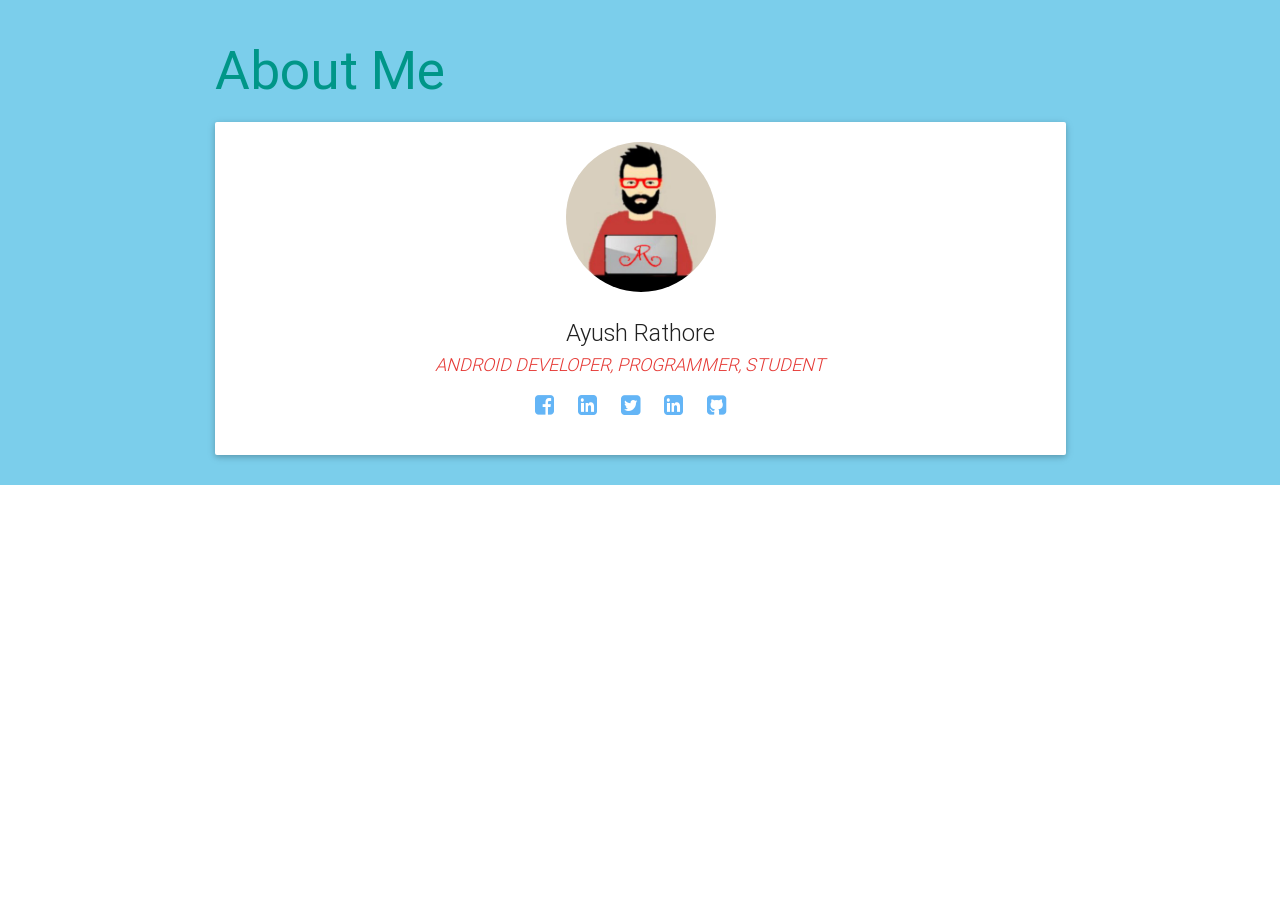
==== about.html @ 2eec55ee "Changes Signed-off-by: AyushR1 <ayushrathore12501@gmail.com>" ====
<!DOCTYPE html>
<html>
			<div style="background-color:#7bceeb;">
<head>
    <meta http-equiv="Content-Type" content="text/html; charset=UTF-8"/>
    <meta name="viewport" content="width=device-width, initial-scale=1, maximum-scale=1.0, user-scalable=no"/>
    <meta name="theme-color" content="#00796B">
    <title>Ayush Rathore</title>

    <!-- CSS  -->
    <link href="min/plugin-min.css" type="text/css" rel="stylesheet">
    <link href="min/custom-min.css" type="text/css" rel="stylesheet">
    <link rel="shortcut icon" href="img/favicon.bmp">
</head>
<body id="top" class="scrollspy">

<!-- Pre Loader -->
<div id="loader-wrapper">
    <div id="loader"></div>

    <div class="loader-section section-left"></div>
    <div class="loader-section section-right"></div>

</div>

<!--About me-->
<div class="section scrollspy" id="team">
    <div class="container">
        <centre><h2 class="header text_b"> About Me </h2></centre>
         <div class="col s12 m4 l4">
              <div class="card">
                <div class="card-avatar">
                    <div class="waves-effect waves-block waves-light">
                        <img class="activator" src="img/my.jpg">
                    </div>
                    <div class="card-content">
                        <span class="card-title activator grey-text text-darken-4">Ayush Rathore<br/>
                            <small><em><a class="red-text text-darken-1" href="#">Android Developer, Programmer, Student</a></em></small></span>
                        <p>
                            <a class="blue-text text-lighten-2" href="https://www.facebook.com/ayushr12">
                                <i class="fa fa-facebook-square"></i>
                            </a>
                            <a class="blue-text text-lighten-2" href="https://www.instagram.com/ayushr1_ig">
                                <i class="fa fa-linkedin-square"></i>
                            </a>
                            <a class="blue-text text-lighten-2" href="https://twitter.com/AyushR1_tw">
                                <i class="fa fa-twitter-square"></i>
                            </a>
                            <a class="blue-text text-lighten-2" href="https://www.linkedin.com/in/ayushr1/">
                                <i class="fa fa-linkedin-square"></i>
                            </a>
                            <a class="blue-text text-lighten-2" href="https://github.com/ayushr1">
                                <i class="fa fa-github-square"></i>
                            </a>
                        </p>
                   </div>
                </div>
            </div>
        </div>
    </div>
 </div>


<!--  Scripts-->
<script src="min/plugin-min.js"></script>
<script src="min/custom-min.js"></script>



</body>
</div>
</html>
---- min/custom-min.css ----
.default_color{background-color:#00796B !important}.default_color_text{color:#009688 !important}.icon-block{padding:0
15px}#intro,#myworks,#about{padding-top:4rem}#index-banner{min-height:632px;max-height:864px;position:relative;background-color:#009688}#nav_f{box-shadow:none !important;-webkit-box-shadow:none !important}.text_h{padding:15% 0;font-size:6.0em;font-weight:100;color:white}.brand-logo{position:absolute;color:#fff;display:inline-block;font-size:2.1rem;font-style:normal;font-weight:100;padding:0;letter-spacing:7px}.text_h2{font-weight:100;margin-bottom:4%;line-height:4.5rem}.span_h2{font-weight:300;color:#009688}.text_b{color:#009688}.in{font-weight:400 !important;font-style:normal !important}.promo
i{color:#009688;font-size:7rem;display:block}.card-content
a{color:#009688}.card-content a:hover{color:#009688}#myworks,#about{background:rgb(247,247,247)}.text_pink{color:#EF9A9A}nav ul
a{font-size:1.2rem;color:#FFF;letter-spacing:2px;display:block;font-weight:300;padding:0px
15px}.cd-headline.type .cd-words-wrapper{vertical-align:top;overflow:hidden}.cd-headline.type .cd-words-wrapper::after{content:'';position:absolute;right:0;top:50%;bottom:auto;-webkit-transform:translateY(-50%);-moz-transform:translateY(-50%);-ms-transform:translateY(-50%);-o-transform:translateY(-50%);transform:translateY(-50%);height:90%;width:1px;background-color:#aebcb9}.cd-headline.type .cd-words-wrapper.waiting::after{-webkit-animation:cd-pulse 1s infinite;-moz-animation:cd-pulse 1s infinite;animation:cd-pulse 1s infinite}.cd-headline.type .cd-words-wrapper.selected{background-color:#FFF}.cd-headline.type .cd-words-wrapper.selected::after{visibility:hidden}.cd-headline.type .cd-words-wrapper.selected
b{color:#009688}.cd-headline.type
b{visibility:hidden}.cd-headline.type b.is-visible{visibility:visible}.cd-headline.type
i{position:absolute;visibility:hidden}.cd-headline.type
i.in{position:relative;visibility:visible}@-webkit-keyframes cd-pulse{0%{-webkit-transform:translateY(-50%) scale(1);opacity:1}40%{-webkit-transform:translateY(-50%) scale(0.9);opacity:0}100%{-webkit-transform:translateY(-50%) scale(0);opacity:0}}@-moz-keyframes cd-pulse{0%{-moz-transform:translateY(-50%) scale(1);opacity:1}40%{-moz-transform:translateY(-50%) scale(0.9);opacity:0}100%{-moz-transform:translateY(-50%) scale(0);opacity:0}}@keyframes cd-pulse{0%{-webkit-transform:translateY(-50%) scale(1);-moz-transform:translateY(-50%) scale(1);-ms-transform:translateY(-50%) scale(1);-o-transform:translateY(-50%) scale(1);transform:translateY(-50%) scale(1);opacity:1}40%{-webkit-transform:translateY(-50%) scale(0.9);-moz-transform:translateY(-50%) scale(0.9);-ms-transform:translateY(-50%) scale(0.9);-o-transform:translateY(-50%) scale(0.9);transform:translateY(-50%) scale(0.9);opacity:0}100%{-webkit-transform:translateY(-50%) scale(0);-moz-transform:translateY(-50%) scale(0);-ms-transform:translateY(-50%) scale(0);-o-transform:translateY(-50%) scale(0);transform:translateY(-50%) scale(0);opacity:0}}#preloader{position:fixed;top:0;left:0;right:0;bottom:0;background-color:#fff;z-index:1200}#status{width:200px;height:200px;position:absolute;left:50%;top:50%;background-image:url(/img/status.gif);background-repeat:no-repeat;background-position:center;margin:-100px 0 0 -100px}@media only screen and (max-width: 480px){.text_h{padding:4% 0;font-size:5em;font-weight:100;color:white}}input,textarea{border-bottom:1px solid #fff}nav a.button-collapse{left:-25px}.card-avatar .waves-effect{text-align:center;margin-top:20px}.card-avatar
img{height:150px;width:150px;border-radius:75px}.card-avatar .card-content{text-align:center}.card .card-content
p{margin:15px
0px}.card-avatar .card-content
i{font-size:1.5rem}.card-avatar .card-content .card-title{line-height:30px !important}.parallax-container{max-height:400px}footer.page-footer{margin-top:0px !important}
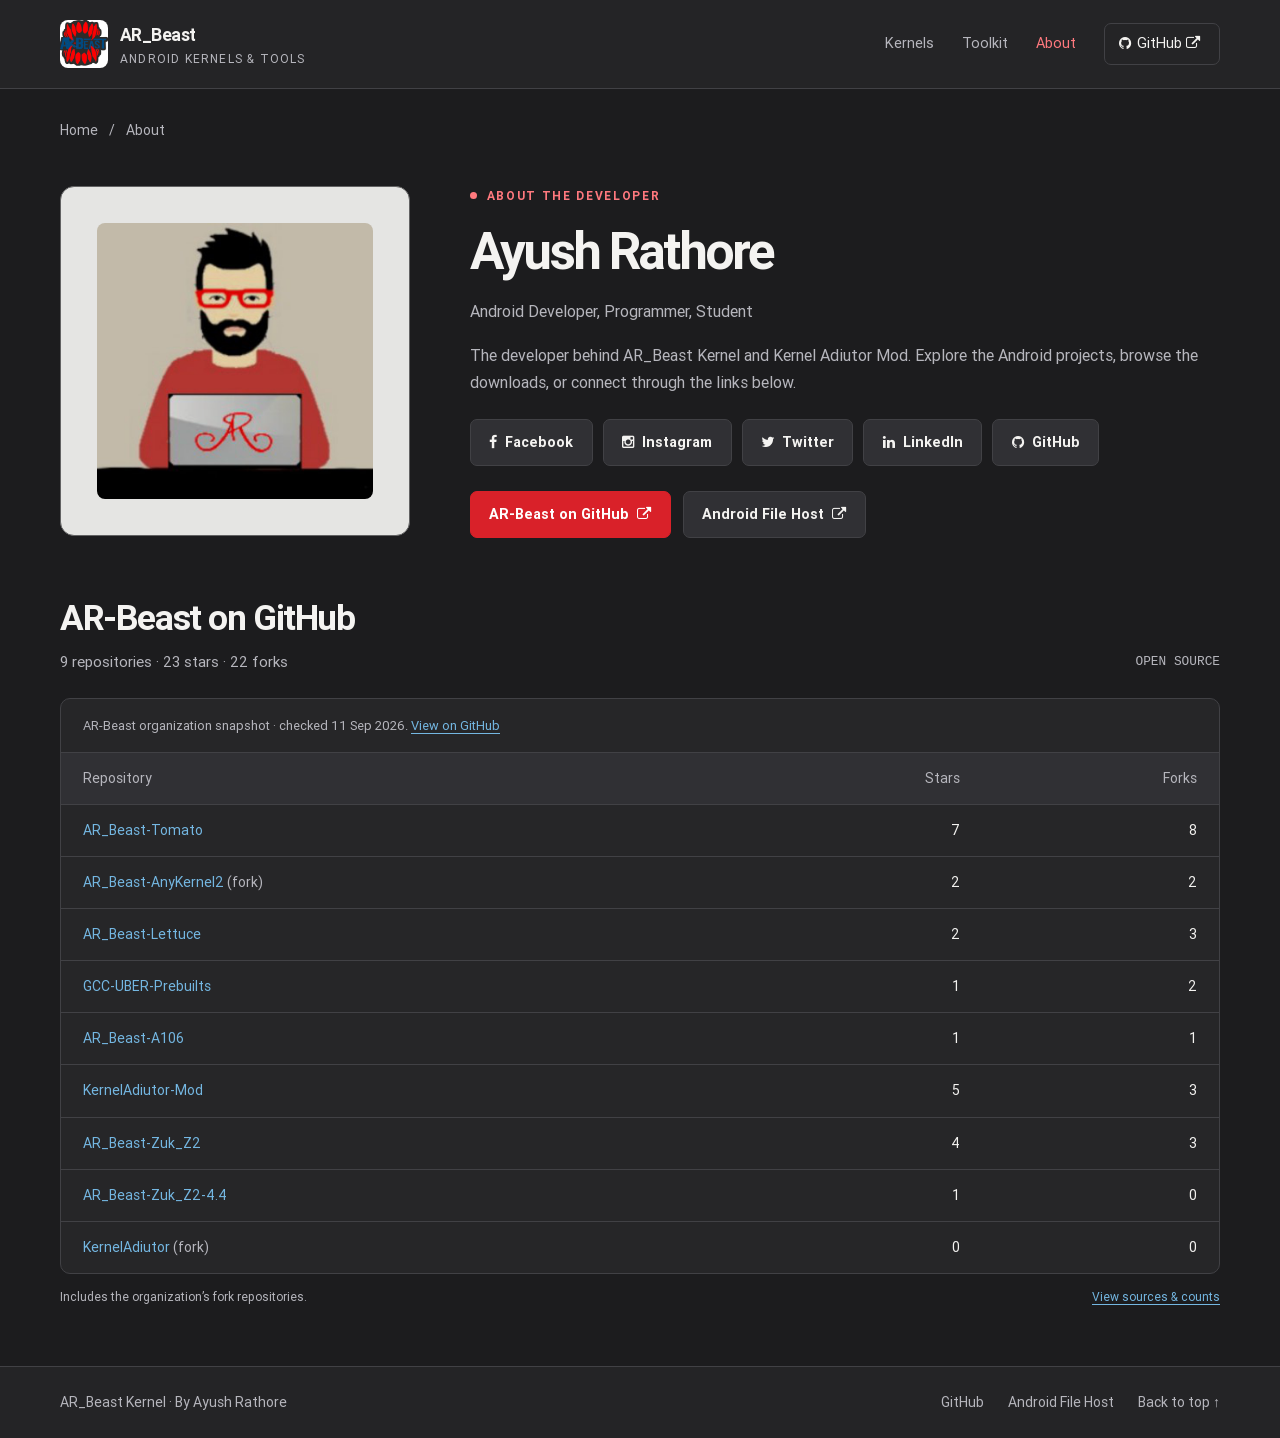
==== commit 6f9f8908: "Refresh site design and add release archives and project statistics" ====
--- a/about.html
+++ b/about.html
@@ -1,73 +1,75 @@
 <!DOCTYPE html>
-<html>
-			<div style="background-color:#7bceeb;">
+<html lang="en">
 <head>
-    <meta http-equiv="Content-Type" content="text/html; charset=UTF-8"/>
-    <meta name="viewport" content="width=device-width, initial-scale=1, maximum-scale=1.0, user-scalable=no"/>
-    <meta name="theme-color" content="#00796B">
-    <title>Ayush Rathore</title>
-
-    <!-- CSS  -->
-    <link href="min/plugin-min.css" type="text/css" rel="stylesheet">
-    <link href="min/custom-min.css" type="text/css" rel="stylesheet">
-    <link rel="shortcut icon" href="img/favicon.bmp">
+  <meta charset="utf-8">
+  <meta name="viewport" content="width=device-width, initial-scale=1">
+  <meta name="theme-color" content="#1c1c1e">
+  <meta name="description" content="Meet Ayush Rathore, developer of AR_Beast Kernel and Kernel Adiutor Mod. Find social profiles, downloads, and AR-Beast GitHub repositories.">
+  <title>Ayush Rathore | AR_Beast Kernel</title>
+  <link rel="icon" type="image/jpeg" href="img/arb.jpg">
+  <link rel="stylesheet" href="css/font-awesome.min.css">
+  <link rel="stylesheet" href="css/site.css">
 </head>
-<body id="top" class="scrollspy">
-
-<!-- Pre Loader -->
-<div id="loader-wrapper">
-    <div id="loader"></div>
-
-    <div class="loader-section section-left"></div>
-    <div class="loader-section section-right"></div>
-
-</div>
-
-<!--About me-->
-<div class="section scrollspy" id="team">
-    <div class="container">
-        <centre><h2 class="header text_b"> About Me </h2></centre>
-         <div class="col s12 m4 l4">
-              <div class="card">
-                <div class="card-avatar">
-                    <div class="waves-effect waves-block waves-light">
-                        <img class="activator" src="img/my.jpg">
-                    </div>
-                    <div class="card-content">
-                        <span class="card-title activator grey-text text-darken-4">Ayush Rathore<br/>
-                            <small><em><a class="red-text text-darken-1" href="#">Android Developer, Programmer, Student</a></em></small></span>
-                        <p>
-                            <a class="blue-text text-lighten-2" href="https://www.facebook.com/ayushr12">
-                                <i class="fa fa-facebook-square"></i>
-                            </a>
-                            <a class="blue-text text-lighten-2" href="https://www.instagram.com/ayushr1_ig">
-                                <i class="fa fa-linkedin-square"></i>
-                            </a>
-                            <a class="blue-text text-lighten-2" href="https://twitter.com/AyushR1_tw">
-                                <i class="fa fa-twitter-square"></i>
-                            </a>
-                            <a class="blue-text text-lighten-2" href="https://www.linkedin.com/in/ayushr1/">
-                                <i class="fa fa-linkedin-square"></i>
-                            </a>
-                            <a class="blue-text text-lighten-2" href="https://github.com/ayushr1">
-                                <i class="fa fa-github-square"></i>
-                            </a>
-                        </p>
-                   </div>
-                </div>
-            </div>
-        </div>
+<body id="top">
+  <a class="skip-link" href="#main">Skip to content</a>
+  <header class="site-header">
+    <div class="container header-inner">
+      <a class="brand" href="index.html" aria-label="AR_Beast Kernel home">
+        <img src="img/arb.jpg" alt="AR-Beast logo" width="48" height="48">
+        <span>AR_Beast<small>Android kernels &amp; tools</small></span>
+      </a>
+      <nav class="nav-links" aria-label="Main navigation">
+        <a href="index.html#work">Kernels</a>
+        <a href="index.html#toolkit">Toolkit</a>
+        <a href="about.html" aria-current="page">About</a>
+        <a href="https://github.com/AR-Beast" class="nav-source"><i class="fa fa-github" aria-hidden="true"></i>GitHub <i class="fa fa-external-link" aria-hidden="true"></i></a>
+      </nav>
     </div>
- </div>
-
-
-<!--  Scripts-->
-<script src="min/plugin-min.js"></script>
-<script src="min/custom-min.js"></script>
-
-
-
+  </header>
+  <main id="main" class="container">
+    <nav class="breadcrumb" aria-label="Breadcrumb"><a href="index.html">Home</a> <span aria-hidden="true">/</span> <span>About</span></nav>
+    <section class="detail-layout" aria-labelledby="about-title">
+      <div class="detail-visual profile-image"><img src="img/my.jpg" alt="Ayush Rathore’s developer avatar" width="300" height="300"></div>
+      <div class="detail-copy">
+        <p class="eyebrow">About the developer</p>
+        <h1 id="about-title">Ayush Rathore</h1>
+        <p>Android Developer, Programmer, Student</p>
+        <p>The developer behind AR_Beast Kernel and Kernel Adiutor Mod. Explore the Android projects, browse the downloads, or connect through the links below.</p>
+        <div class="social-links"><a href="https://www.facebook.com/ayushr12" class="button"><i class="fa fa-facebook" aria-hidden="true"></i>Facebook</a> <a href="https://www.instagram.com/ayushr1_ig" class="button"><i class="fa fa-instagram" aria-hidden="true"></i>Instagram</a> <a href="https://twitter.com/AyushR1_tw" class="button"><i class="fa fa-twitter" aria-hidden="true"></i>Twitter</a> <a href="https://www.linkedin.com/in/ayushr1/" class="button"><i class="fa fa-linkedin" aria-hidden="true"></i>LinkedIn</a> <a href="https://github.com/ayushr1" class="button"><i class="fa fa-github" aria-hidden="true"></i>GitHub</a></div>
+        <div class="actions"><a href="https://github.com/AR-Beast" class="button button-primary">AR-Beast on GitHub <i class="fa fa-external-link" aria-hidden="true"></i></a><a href="https://androidfilehost.com/?w=profile&amp;uid=673368273298917501" class="button">Android File Host <i class="fa fa-external-link" aria-hidden="true"></i></a></div>
+      </div>
+    </section>
+    <section class="profile-projects" aria-labelledby="github-title">
+      <div class="section-heading"><div><h2 id="github-title">AR-Beast on GitHub</h2><p>9 repositories &middot; 23 stars &middot; 22 forks</p></div><span class="section-index">OPEN SOURCE</span></div>
+      <div class="table-scroll">
+        <table>
+          <caption>AR-Beast organization snapshot &middot; checked <time datetime="2026-09-11">11 Sep 2026</time>. <a href="https://github.com/AR-Beast" class="text-link">View on GitHub</a></caption>
+          <thead><tr><th scope="col">Repository</th><th scope="col">Stars</th><th scope="col">Forks</th></tr></thead>
+          <tbody>
+          <tr><td><a href="https://github.com/AR-Beast/AR_Beast-Tomato">AR_Beast-Tomato</a></td><td>7</td><td>8</td></tr>
+          <tr><td><a href="https://github.com/AR-Beast/AR_Beast-AnyKernel2">AR_Beast-AnyKernel2</a> <span class="device-subtitle">(fork)</span></td><td>2</td><td>2</td></tr>
+          <tr><td><a href="https://github.com/AR-Beast/AR_Beast-Lettuce">AR_Beast-Lettuce</a></td><td>2</td><td>3</td></tr>
+          <tr><td><a href="https://github.com/AR-Beast/GCC-UBER-Prebuilts">GCC-UBER-Prebuilts</a></td><td>1</td><td>2</td></tr>
+          <tr><td><a href="https://github.com/AR-Beast/AR_Beast-A106">AR_Beast-A106</a></td><td>1</td><td>1</td></tr>
+          <tr><td><a href="https://github.com/AR-Beast/KernelAdiutor-Mod">KernelAdiutor-Mod</a></td><td>5</td><td>3</td></tr>
+          <tr><td><a href="https://github.com/AR-Beast/AR_Beast-Zuk_Z2">AR_Beast-Zuk_Z2</a></td><td>4</td><td>3</td></tr>
+          <tr><td><a href="https://github.com/AR-Beast/AR_Beast-Zuk_Z2-4.4">AR_Beast-Zuk_Z2-4.4</a></td><td>1</td><td>0</td></tr>
+          <tr><td><a href="https://github.com/AR-Beast/KernelAdiutor">KernelAdiutor</a> <span class="device-subtitle">(fork)</span></td><td>0</td><td>0</td></tr>
+          </tbody>
+        </table>
+      </div>
+      <p class="snapshot-note">Includes the organization’s fork repositories. <a href="data/stats.json" class="text-link">View sources &amp; counts</a></p>
+    </section>
+  </main>
+  <footer class="site-footer">
+    <div class="container footer-inner">
+      <p>AR_Beast Kernel &middot; By <a href="about.html">Ayush Rathore</a></p>
+      <nav class="footer-links" aria-label="Footer navigation">
+        <a href="https://github.com/AR-Beast">GitHub</a>
+        <a href="https://androidfilehost.com/?w=profile&amp;uid=673368273298917501">Android File Host</a>
+        <a href="#">Back to top &uarr;</a>
+      </nav>
+    </div>
+  </footer>
 </body>
-</div>
 </html>
-
--- a/css/site.css
+++ b/css/site.css
@@ -0,0 +1,180 @@
+@font-face { font-family: Roboto; src: url('../font/roboto/Roboto-Regular.ttf') format('truetype'); font-weight: 400; font-display: swap; }
+@font-face { font-family: Roboto; src: url('../font/roboto/Roboto-Bold.ttf') format('truetype'); font-weight: 700; font-display: swap; }
+:root { color-scheme: dark; --ink: #f4f3f1; --muted: #b6b6bd; --blue: #74b7e2; --red: #d92129; --line: #414145; --paper: #1c1c1e; --surface: #262628; }
+* { box-sizing: border-box; }
+html { scroll-behavior: smooth; scroll-padding-top: 2rem; }
+body { margin: 0; color: var(--ink); background: var(--paper); font: 400 16px/1.65 Roboto, Arial, sans-serif; }
+a { color: inherit; text-decoration: none; -webkit-tap-highlight-color: transparent; }
+a:focus-visible, summary:focus-visible { outline: 3px solid var(--blue); outline-offset: 5px; }
+img { display: block; max-width: 100%; }
+h1, h2, h3, p { margin: 0; }
+h1, h2, h3 { line-height: 1.15; }
+h1 { font-size: clamp(2.8rem, 5.4vw, 4.6rem); letter-spacing: -.055em; }
+h2 { font-size: clamp(1.8rem, 3vw, 2.2rem); letter-spacing: -.04em; }
+h3 { font-size: 1.35rem; letter-spacing: -.025em; }
+.container { width: min(1160px, calc(100% - 64px)); margin-inline: auto; }
+.skip-link { position: absolute; top: -100px; left: 1rem; z-index: 5; background: var(--surface); padding: .7rem 1rem; }
+.skip-link:focus { top: 1rem; }
+.site-header { background: #242426; border-bottom: 1px solid var(--line); }
+.header-inner { min-height: 88px; display: flex; align-items: center; justify-content: space-between; gap: 2rem; }
+.brand { display: flex; align-items: center; gap: 12px; font-weight: 700; font-size: 1.1rem; letter-spacing: -.03em; white-space: nowrap; }
+.brand img { width: 48px; height: 48px; object-fit: contain; border-radius: 8px; }
+.brand small { display: block; font: 400 .75rem/1.5 Roboto, sans-serif; letter-spacing: .1em; color: var(--muted); text-transform: uppercase; }
+.nav-links { display: flex; align-items: center; gap: 28px; font-size: .9rem; }
+.nav-links a { padding-block: .6rem; color: var(--muted); }
+.nav-links a:hover, .nav-links a[aria-current] { color: #ff797e; }
+.nav-links .nav-source { color: var(--ink); border: 1px solid var(--line); border-radius: 7px; padding: .5rem .85rem; white-space: nowrap; }
+.fa { margin-right: .4em; }
+.hero { display: grid; grid-template-columns: 1fr 340px; gap: 4rem; align-items: center; padding-block: 64px 44px; }
+.eyebrow { display: flex; align-items: center; gap: .6rem; color: #ff797e; font-size: .75rem; font-weight: 700; letter-spacing: .14em; text-transform: uppercase; margin-bottom: 1rem; }
+.eyebrow::before { content: ''; width: 7px; height: 7px; border-radius: 50%; background: currentColor; flex-shrink: 0; }
+.hero h1 span { display: block; color: var(--blue); }
+.hero-copy > p:not(.eyebrow) { max-width: 520px; color: var(--muted); margin-top: 1.3rem; font-size: 1.05rem; }
+.actions { display: flex; flex-wrap: wrap; align-items: center; gap: 12px; margin-top: 1.6rem; }
+.button { display: inline-flex; align-items: center; justify-content: center; gap: .5rem; min-height: 46px; padding: .65rem 1.15rem; border: 1px solid var(--line); border-radius: 7px; background: #303034; font-size: .9rem; font-weight: 700; transition: background .18s, border-color .18s; }
+.button .fa { margin: 0; }
+.button:hover { background: #3b3b40; border-color: #77777c; }
+.button-primary { background: var(--red); border-color: var(--red); color: white; }
+.button-primary:hover { background: #b71920; border-color: #b71920; }
+.brand-panel { display: grid; justify-items: center; padding: 24px; background: #f0f0ef; border: 1px solid #626263; border-radius: 14px; box-shadow: 0 16px 40px #0002; }
+.brand-panel img { width: 220px; height: 220px; object-fit: contain; }
+.brand-caption { width: 100%; display: flex; justify-content: space-between; border-top: 1px solid #d0d0d0; padding-top: 14px; margin-top: 16px; color: #535359; font: .75rem/1.5 ui-monospace, SFMono-Regular, Consolas, monospace; }
+.brand-panel img, .device-image img, .detail-visual img { mix-blend-mode: multiply; }
+.stats { display: grid; grid-template-columns: repeat(4, 1fr); background: var(--surface); border: 1px solid var(--line); border-radius: 10px; padding: 24px 8px; }
+.stat { padding: 0 28px; border-right: 1px solid var(--line); }
+.stat:last-child { border-right: 0; }
+.stat strong { display: block; font-size: 1.9rem; letter-spacing: -.04em; line-height: 1.3; font-variant-numeric: tabular-nums; }
+.stat span { color: var(--muted); font-size: .875rem; }
+.snapshot-note { display: flex; flex-wrap: wrap; justify-content: space-between; gap: .5rem 2rem; font-size: .75rem; color: var(--muted); margin-top: .8rem; }
+.text-link { color: var(--blue); text-decoration: underline; text-underline-offset: 3px; }
+.text-link:hover { color: #aad8f5; }
+.section { padding-top: 60px; }
+.section-heading { display: flex; align-items: end; justify-content: space-between; gap: 20px; margin-bottom: 24px; }
+.section-heading p { color: var(--muted); margin-top: .65rem; font-size: .95rem; }
+.section-index { color: var(--muted); font: .8rem ui-monospace, SFMono-Regular, Consolas, monospace; white-space: nowrap; padding-bottom: 5px; }
+.device-grid { display: grid; grid-template-columns: repeat(3, minmax(0, 1fr)); gap: 22px; }
+.device-card { min-width: 0; background: var(--surface); border: 1px solid var(--line); border-radius: 12px; overflow: hidden; transition: border-color .2s, box-shadow .2s; }
+.device-card:hover { border-color: #b9464d; box-shadow: 0 8px 25px #0002; }
+.device-image { height: 205px; position: relative; display: flex; align-items: center; justify-content: center; background: #e5e5e3; border-bottom: 1px solid var(--line); padding: 22px 45px 14px; }
+.device-image img { height: 100%; width: 100%; object-fit: contain; }
+.device-tag { position: absolute; top: 14px; left: 14px; background: #d5dce1; color: #234d6a; border: 1px solid #bac5cc; border-radius: 4px; padding: 2px 7px; font: .75rem/1.5 ui-monospace, SFMono-Regular, Consolas, monospace; }
+.device-content { padding: 24px; }
+.device-content h3 { min-height: 2.3em; }
+.device-subtitle { font-size: .875rem; color: var(--muted); margin-top: .35rem; }
+.project-counts { display: flex; flex-wrap: wrap; gap: .4rem 1rem; align-items: center; font-size: .875rem; margin: 1.1rem 0; color: var(--muted); }
+.project-counts strong { color: var(--ink); }
+.device-content > .button { width: 100%; }
+.resource-links { display: flex; flex-wrap: wrap; gap: .35rem 1.15rem; margin-top: 1rem; font-size: .875rem; color: var(--muted); }
+.resource-links a { display: inline-flex; align-items: center; min-height: 32px; }
+.resource-links a:hover { color: var(--blue); text-decoration: underline; text-underline-offset: 4px; }
+.tool-card { display: grid; grid-template-columns: 110px 1fr auto; align-items: center; gap: 28px; padding: 30px; background: #202e38; border: 1px solid #3d586b; border-radius: 12px; }
+.tool-icon { width: 110px; height: 110px; border-radius: 12px; border: 1px solid #bfc7cc; object-fit: contain; background: #f0f0ef; padding: 8px; }
+.tool-copy > p { color: var(--muted); font-size: .95rem; max-width: 540px; margin-top: .7rem; }
+.tool-card .project-counts { margin-bottom: 0; }
+.tool-actions { display: flex; flex-direction: column; align-items: center; }
+.tool-actions .resource-links { justify-content: center; }
+.release-breakdown { margin-top: 18px; }
+.release-breakdown summary { cursor: pointer; color: var(--blue); font-size: .875rem; padding: 10px 0; }
+.release-breakdown .table-scroll { margin-top: 10px; }
+.review-grid { display: grid; grid-template-columns: repeat(2, minmax(0, 1fr)); gap: 22px; }
+.review-card { margin: 0; padding: 28px; display: flex; flex-direction: column; background: var(--surface); border: 1px solid var(--line); border-top: 2px solid var(--red); border-radius: 12px; }
+.review-context { margin-bottom: 12px; color: var(--blue); font-size: .8rem; }
+.review-card h3 { font-size: 1.125rem; margin-bottom: 18px; }
+.review-card blockquote { margin: 0; font-size: 1.25rem; line-height: 1.5; letter-spacing: -.015em; }
+.review-summary { margin-top: 18px; font-size: .875rem; color: var(--muted); }
+.review-summary a { color: var(--blue); text-decoration: underline; text-underline-offset: 3px; }
+.review-card figcaption { display: flex; flex-wrap: wrap; align-items: end; justify-content: space-between; gap: 12px; padding-top: 28px; margin-top: auto; font-size: .875rem; }
+.review-card time { display: block; font-size: .75rem; color: var(--muted); margin-top: 2px; }
+.developer-strip { display: flex; align-items: center; gap: 18px; border-top: 1px solid var(--line); margin-top: 60px; padding-block: 30px; }
+.developer-strip img { width: 52px; height: 52px; object-fit: cover; border-radius: 50%; }
+.developer-strip h2 { font-size: 1rem; letter-spacing: -.01em; }
+.developer-strip p { font-size: .875rem; color: var(--muted); margin-top: .3rem; }
+.developer-strip > a:last-child { margin-left: auto; font-size: .875rem; }
+.site-footer { border-top: 1px solid var(--line); font-size: .875rem; color: var(--muted); background: #242426; }
+.footer-inner { display: flex; flex-wrap: wrap; justify-content: space-between; gap: 1rem; padding-block: 24px; }
+.footer-links { display: flex; flex-wrap: wrap; gap: 1.5rem; }
+.footer-links a:hover { color: var(--blue); }
+.breadcrumb { display: flex; flex-wrap: wrap; gap: .7rem; padding-top: 30px; font-size: .875rem; color: var(--muted); }
+.detail-layout { display: grid; grid-template-columns: 350px minmax(0, 1fr); align-items: start; gap: 60px; padding-block: 44px 60px; }
+.detail-visual { background: #e5e5e3; border: 1px solid #626263; border-radius: 14px; padding: 36px; }
+.detail-visual img { width: 100%; height: 300px; object-fit: contain; }
+.detail-copy h1 { font-size: clamp(2.4rem, 4vw, 3.6rem); }
+.detail-copy > p:not(.eyebrow) { color: var(--muted); margin-top: 1.1rem; }
+.detail-copy .project-counts { font-size: 1rem; }
+.detail-copy .resource-links { font-size: .9rem; }
+.info-note { font-size: .875rem; border-left: 3px solid #527e9d; padding: .6rem 1rem; background: #202e38; margin-top: 24px; }
+.release-section { padding-bottom: 60px; }
+.table-scroll { overflow-x: auto; border: 1px solid var(--line); border-radius: 10px; background: var(--surface); }
+table { width: 100%; border-collapse: collapse; text-align: left; font-size: .875rem; }
+caption { text-align: left; padding: 16px 22px; color: var(--muted); font-size: .8rem; }
+th { background: #303034; color: var(--muted); font-size: .875rem; font-weight: 400; }
+th, td { padding: 14px 22px; border-top: 1px solid var(--line); }
+td:first-child { overflow-wrap: anywhere; }
+th:nth-child(2), td:nth-child(2) { text-align: right; font-variant-numeric: tabular-nums; white-space: nowrap; }
+th:last-child, td:last-child { text-align: right; white-space: nowrap; }
+td a { color: var(--blue); }
+td a:hover { text-decoration: underline; }
+.profile-image img { height: auto; border-radius: 8px; }
+.social-links { display: flex; flex-wrap: wrap; gap: 10px; margin-top: 24px; }
+.profile-projects { padding-bottom: 60px; }
+.profile-projects .button { margin: 0 8px 12px 0; }
+@media (max-width: 950px) {
+  .hero { grid-template-columns: 1fr 280px; gap: 2rem; }
+  .brand-panel img { width: 190px; height: 190px; }
+  .device-grid { gap: 14px; }
+  .device-content { padding: 18px; }
+  .device-content h3 { font-size: 1.15rem; }
+  .tool-card { grid-template-columns: 85px 1fr; gap: 22px; }
+  .tool-icon { width: 85px; height: 85px; }
+  .tool-actions { grid-column: 2; align-items: flex-start; }
+  .detail-layout { grid-template-columns: 280px 1fr; gap: 32px; }
+  .stat { padding-inline: 20px; }
+}
+@media (max-width: 700px) {
+  .container { width: calc(100% - 36px); }
+  .header-inner { flex-wrap: wrap; justify-content: center; gap: 8px; padding-block: 14px 8px; }
+  .brand { margin-right: auto; }
+  .nav-links { gap: 12px; width: 100%; justify-content: space-between; font-size: .875rem; }
+  .nav-links .nav-source { padding: .3rem .6rem; }
+  .hero { grid-template-columns: 1fr; padding-block: 36px 28px; gap: 24px; }
+  .hero h1 span { display: inline; }
+  .hero h1 { max-width: 550px; }
+  .hero-copy > p:not(.eyebrow) { font-size: 1rem; }
+  .hero .actions { display: grid; grid-template-columns: repeat(2, minmax(0, 1fr)); align-items: stretch; gap: 10px; }
+  .hero .actions .button { padding-inline: .5rem; font-size: .875rem; }
+  .brand-panel { grid-template-columns: 90px 1fr; gap: 24px; padding: 16px 24px; }
+  .brand-panel img { width: 90px; height: 90px; }
+  .brand-caption { display: grid; gap: 8px; border: 0; padding: 0; margin: 0; }
+  .stats { grid-template-columns: repeat(2, 1fr); padding: 0; }
+  .stat { padding: 18px 22px; }
+  .stat:nth-child(2) { border-right: 0; }
+  .stat:nth-child(-n+2) { border-bottom: 1px solid var(--line); }
+  .stat strong { font-size: 1.7rem; }
+  .section { padding-top: 40px; }
+  .section-heading { align-items: start; }
+  .release-section .section-heading { flex-direction: column; gap: 12px; }
+  .section-index { display: none; }
+  .device-grid { grid-template-columns: 1fr; gap: 22px; }
+  .review-grid { grid-template-columns: 1fr; gap: 16px; }
+  .review-card { padding: 24px; }
+  .device-image { height: 230px; padding: 22px; }
+  .device-content { padding: 24px; }
+  .device-content h3 { font-size: 1.35rem; min-height: 0; }
+  .tool-card { padding: 24px; gap: 20px; grid-template-columns: 1fr; }
+  .tool-icon { width: 72px; height: 72px; }
+  .tool-actions { grid-column: 1; align-items: flex-start; }
+  .tool-copy h3 { font-size: 1.5rem; }
+  .developer-strip { flex-wrap: wrap; margin-top: 40px; }
+  .developer-strip > a:last-child { margin-left: 70px; }
+  .detail-layout { grid-template-columns: 1fr; padding-block: 28px 40px; }
+  .detail-visual { padding: 22px; }
+  .detail-visual img { height: 220px; }
+  .profile-image img { width: 220px; margin-inline: auto; object-fit: cover; }
+  th, td { padding: 12px; }
+  table { font-size: .875rem; }
+  .detail-copy .actions { align-items: stretch; }
+}
+@media (prefers-reduced-motion: reduce) {
+  html { scroll-behavior: auto; }
+  *, *::before, *::after { transition: none !important; }
+}
